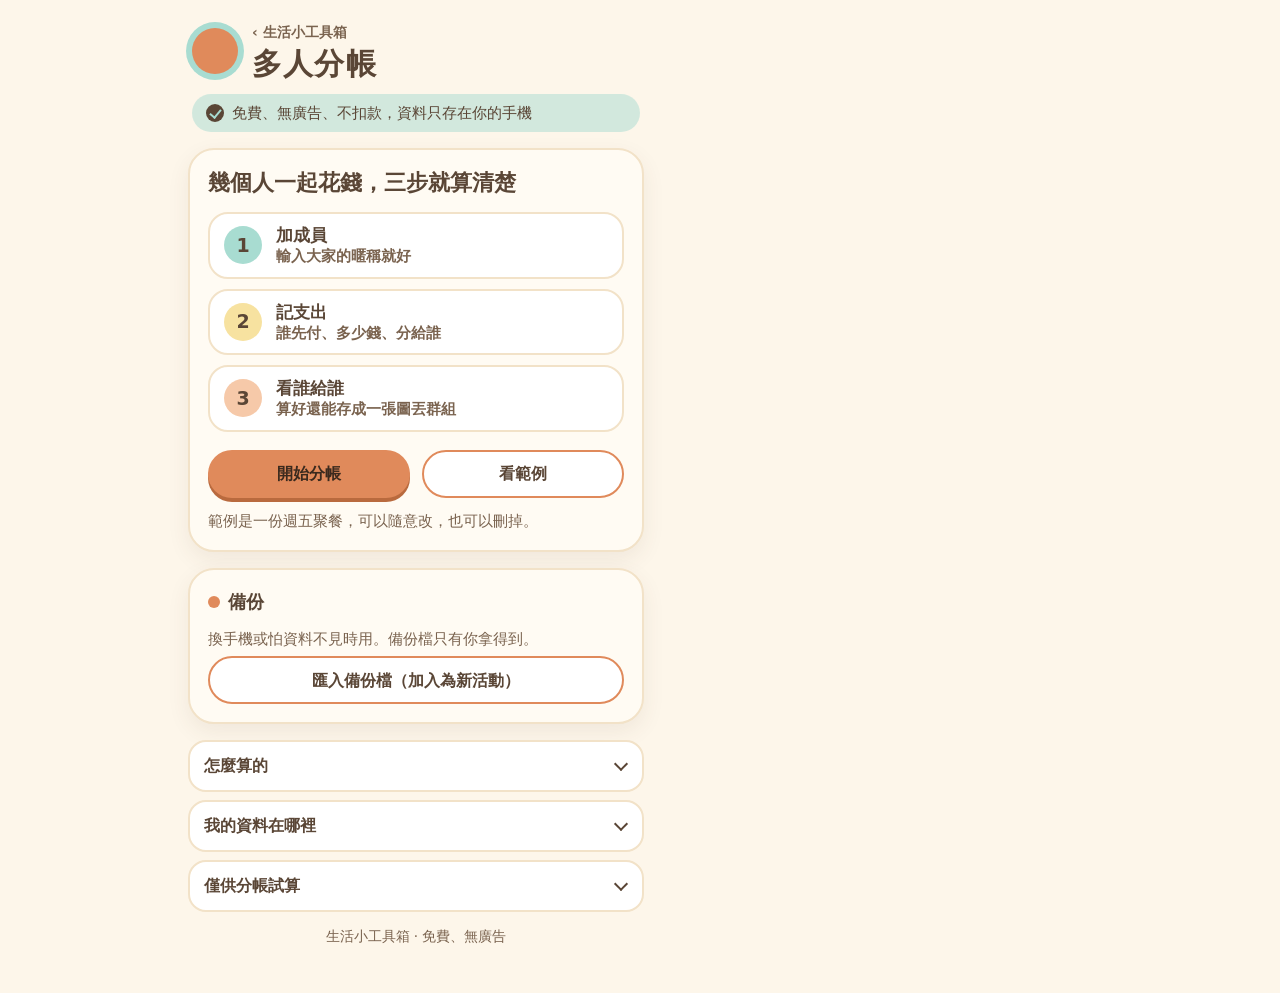
==== split/index.html @ a9c91c07 "Update life toolbox site Co-Authored-By: Claude Fable 5.2 <noreply@anthropic.com>" ====
<!doctype html>
<html lang="zh-Hant">
<head>
<meta charset="utf-8">
<meta name="viewport" content="width=device-width, initial-scale=1">
<meta name="color-scheme" content="light">
<meta name="description" content="聚餐、出遊後算誰該給誰多少。不用下載、不用登入、沒有廣告，資料只留在你的手機。">
<title>多人分帳</title>
<link rel="stylesheet" href="../shared/shell.css?v=20261120201636">
<link rel="stylesheet" href="split.css?v=20261120201636">
</head>
<body>
<a class="skip" href="#main">跳到主要內容</a>
<div id="app"></div>
<noscript><p style="padding:16px">需要開啟 JavaScript 才能使用。</p></noscript>
<div id="toast" role="status" aria-live="polite"></div>

<dialog id="dlgText" aria-labelledby="dtTitle">
  <form method="dialog" id="dtForm" novalidate>
    <div class="dlg-head"><h2 id="dtTitle"></h2><button type="button" class="dlg-x" data-close aria-label="關閉">&times;</button></div>
    <div class="dlg-body">
      <p id="dtNote" class="dlg-note" hidden></p>
      <label for="dtInput" id="dtLabel" class="lbl"></label>
      <input id="dtInput" type="text" autocomplete="off" maxlength="40">
      <div class="field" id="dtDateWrap" hidden style="margin-top:12px">
        <label for="dtDate">活動日期</label>
        <input id="dtDate" type="date">
      </div>
      <p id="dtErr" class="err" role="alert" hidden></p>
    </div>
    <div class="dlg-foot">
      <button type="button" class="btn danger" id="dtRemove" hidden>移除</button>
      <button type="button" class="btn ghost" data-close>取消</button>
      <button type="submit" class="btn primary" id="dtOk">確定</button>
    </div>
  </form>
</dialog>

<dialog id="dlgConfirm" aria-labelledby="dcTitle" aria-describedby="dcBody">
  <form method="dialog">
    <div class="dlg-head"><h2 id="dcTitle"></h2></div>
    <div class="dlg-body"><p id="dcBody"></p></div>
    <div class="dlg-foot">
      <button type="button" class="btn ghost" data-close id="dcCancel">取消</button>
      <button type="submit" class="btn primary" id="dcOk" value="ok">確定</button>
    </div>
  </form>
</dialog>

<dialog id="dlgGone" aria-labelledby="dgTitle" aria-describedby="dgBody">
  <form method="dialog">
    <div class="dlg-head"><h2 id="dgTitle"></h2></div>
    <div class="dlg-body"><p id="dgBody"></p></div>
    <div class="dlg-foot">
      <button type="submit" class="btn ghost" id="dgDrop" value="drop">不用了</button>
      <button type="submit" class="btn primary" id="dgKeep" value="keep">留下來</button>
    </div>
  </form>
</dialog>

<dialog id="dlgExp"aria-labelledby="exTitle">
  <form method="dialog" id="exForm" novalidate>
    <div class="dlg-head"><h2 id="exTitle">新增支出</h2><button type="button" class="dlg-x" data-close aria-label="關閉">&times;</button></div>
    <div class="dlg-body">
      <div class="field">
        <label for="exName">這筆是什麼</label>
        <input id="exName" type="text" maxlength="60" autocomplete="off" placeholder="例如：晚餐">
      </div>
      <div class="field">
        <label for="exAmt">金額（元）</label>
        <input id="exAmt" type="text" inputmode="numeric" autocomplete="off" placeholder="例如：1,200" aria-describedby="exAmtErr">
        <p id="exAmtErr" class="field-err" hidden></p>
      </div>
      <div class="field">
        <label for="exPayer">誰先付的</label>
        <select id="exPayer"></select>
      </div>
      <fieldset class="split">
        <legend>分給誰</legend>
        <div class="seg two" role="radiogroup" aria-label="一起分的算法">
          <label class="seg-opt"><input type="radio" name="exMode" value="equal" checked><span>平均分</span></label>
          <label class="seg-opt"><input type="radio" name="exMode" value="shares"><span>依份數分</span></label>
        </div>
        <p class="hint" id="exHint">每位成員選「不參與」「一起分」或「固定金額」。</p>
        <div id="exRows"></div>
      </fieldset>
      <section class="preview" aria-live="polite" aria-label="這筆怎麼分">
        <div id="exPreview"></div>
      </section>
    </div>
    <div class="dlg-foot">
      <button type="button" class="btn ghost" data-close>取消</button>
      <button type="button" class="btn ghost" id="exDraft" hidden>先存成草稿</button>
      <button type="submit" class="btn primary" id="exOk">完成</button>
    </div>
  </form>
</dialog>

<dialog id="dlgCard" aria-labelledby="ckTitle">
  <form method="dialog">
    <div class="dlg-head"><h2 id="ckTitle">結算卡</h2><button type="button" class="dlg-x" data-close aria-label="關閉">&times;</button></div>
    <div class="dlg-body">
      <div class="seg two" role="radiogroup" aria-label="結算卡樣式">
        <label class="seg-opt"><input type="radio" name="ckKind" value="compact" checked><span>精簡版</span></label>
        <label class="seg-opt"><input type="radio" name="ckKind" value="detail"><span>明細版</span></label>
      </div>
      <p class="hint" id="ckHint"></p>
      <div class="cardview" tabindex="0" aria-label="結算卡預覽，可捲動"><img id="ckImg" alt=""></div>
      <p class="hint">圖上有成員暱稱和金額，傳出去前請先看一眼。</p>
    </div>
    <div class="dlg-foot">
      <button type="button" class="btn ghost" data-close>關閉</button>
      <button type="button" class="btn ghost" id="ckShare" hidden>分享</button>
      <button type="button" class="btn primary" id="ckSave">存成圖片</button>
    </div>
  </form>
</dialog>

<script type="module" src="app.js?v=20261120201636"></script>
</body>
</html>
---- shared/shell.css ----
/* 全站共用外殼與設計變數（暖陽） */
:root{
  --bg:#FDF6EA;--ink:#5A4636;--muted:#7A634F;--org:#E08A5B;--org-dark:#B96A3E;--mint:#A8DCD1;
  --panel:#FFFBF3;--edge:#F2E2C8;--on-org:#3B2A1E;--warn-bg:#FDECE8;--warn:#9B2F20;--focus:#2563eb;
  --font:"Microsoft JhengHei","Noto Sans TC","PingFang TC","Heiti TC",system-ui,sans-serif;
  --mono:"Cascadia Mono",Consolas,"SF Mono",Menlo,"Courier New",monospace;
}
*{box-sizing:border-box;margin:0;padding:0}
html{-webkit-text-size-adjust:100%;background:var(--bg)}
body{font:16px/1.55 var(--font);background:var(--bg);color:var(--ink);min-height:100vh;padding-bottom:40px;overflow-wrap:anywhere}
ul,ol{list-style:none}
button,input,select{font:inherit;color:inherit}
button{cursor:pointer}
button:disabled{cursor:not-allowed}
a{color:inherit}
:focus-visible{outline:3px solid var(--focus);outline-offset:2px}
.sr-only{position:absolute;width:1px;height:1px;overflow:hidden;clip:rect(0 0 0 0);white-space:nowrap}
.skip{position:absolute;left:8px;top:-60px;background:#fff;padding:10px 14px;border-radius:12px;z-index:50}
.skip:focus{top:8px}
.amt{font-variant-numeric:tabular-nums;white-space:nowrap}
.muted{color:var(--muted)}

.btn{display:inline-flex;align-items:center;justify-content:center;gap:8px;min-height:48px;padding:10px 20px;font-weight:700;border:2px solid transparent;border-radius:999px;background:#fff;text-decoration:none;line-height:1.2}
.btn.primary{background:var(--org);color:var(--on-org);box-shadow:0 4px 0 var(--org-dark)}
.btn.primary:active{transform:translateY(2px);box-shadow:0 2px 0 var(--org-dark)}
.btn.ghost{background:#fff;border-color:var(--org)}
.btn.danger{background:#fff;border-color:var(--warn);color:var(--warn)}
.btn.small{min-height:44px;padding:6px 16px;font-size:15px}
.btn:disabled,.btn[aria-disabled="true"]{opacity:.5;box-shadow:none}

.sec{background:var(--panel);border:2px solid var(--edge);border-radius:26px;padding:18px;margin-bottom:16px;box-shadow:0 8px 22px rgba(90,70,54,.08)}
.sec-title{font-size:18px;font-weight:800;margin-bottom:12px;display:flex;align-items:center;gap:8px}
.sec-title::before{content:"";width:12px;height:12px;border-radius:50%;background:var(--org);flex:none}

.field label,label.lbl{display:block;font-weight:700;font-size:15px;margin-bottom:4px}
input[type="text"],input[type="search"],input[type="date"],input:not([type]),select{width:100%;min-height:48px;padding:8px 14px;border:2px solid var(--edge);border-radius:16px;background:#fff}
input:focus-visible,select:focus-visible{border-color:var(--org)}

dialog{border:2px solid var(--edge);border-radius:26px;background:var(--panel);color:var(--ink);padding:0;width:min(560px,calc(100vw - 20px));max-height:calc(100dvh - 20px);margin:auto;box-shadow:0 24px 60px rgba(59,42,30,.35)}
dialog[open]{display:flex;flex-direction:column;overflow:hidden;animation:pop .16s ease-out}
dialog::backdrop{background:rgba(59,42,30,.5)}
.dlg-head{display:flex;align-items:center;justify-content:space-between;gap:12px;padding:16px 18px 8px}
.dlg-head h2{font-size:20px;font-weight:800}
.dlg-x{width:44px;height:44px;border-radius:50%;border:2px solid var(--edge);background:#fff;font-size:22px;line-height:1;flex:none}
.dlg-body{padding:8px 18px 14px;overflow-y:auto;flex:1 1 auto;min-height:0}
.dlg-head,.dlg-foot{flex:none}
dialog form{display:flex;flex-direction:column;min-height:0;max-height:calc(100dvh - 20px)}
.dlg-foot{display:flex;flex-wrap:wrap;gap:10px;justify-content:flex-end;padding:12px 18px 16px;border-top:2px dashed var(--edge)}
.err{color:var(--warn);background:var(--warn-bg);border-radius:14px;padding:10px 12px;font-size:15px;font-weight:600}

#toast{position:fixed;left:50%;bottom:92px;transform:translateX(-50%);max-width:min(440px,calc(100vw - 32px));background:var(--ink);color:#FFFBF3;border-radius:999px;padding:10px 20px;font-weight:700;font-size:15px;z-index:100;opacity:0;pointer-events:none;transition:opacity .2s;text-align:center}
#toast.show{opacity:1}

@keyframes pop{from{opacity:0;transform:translateY(8px) scale(.98)}to{opacity:1;transform:none}}
@media (prefers-reduced-motion:reduce){
  *,*::before,*::after{animation:none!important;transition:none!important;scroll-behavior:auto!important}
}
---- split/split.css ----
/* 多人分帳頁面樣式（暖陽） */
.stage{display:grid;grid-template-columns:minmax(0,1fr);max-width:456px;margin:0 auto;padding:0 16px;gap:20px}
.app{padding-top:14px;outline:none}
@media (min-width:900px){
  .stage{max-width:960px;grid-template-columns:minmax(0,456px) minmax(0,400px);justify-content:center;align-items:start;gap:48px}
  .cardcol{position:sticky;top:20px;padding-top:14px}
}
.cardcol .sec{text-align:center}
@media (max-width:899px){.cardcol{display:none}}

.head{display:grid;grid-template-columns:auto 1fr;column-gap:14px;align-items:center;padding:6px 4px 16px}
.logo{width:46px;height:46px;border-radius:50%;background:var(--org);box-shadow:0 0 0 6px var(--mint)}
.head h1{font-size:30px;font-weight:800;letter-spacing:.04em;line-height:1.2}
.head .back{font-size:14px;font-weight:700;color:var(--muted);text-decoration:none;display:inline-block;min-height:24px}
.trust{grid-column:1/-1;margin-top:12px;display:flex;align-items:center;gap:8px;font-size:14.5px;text-wrap:balance;background:rgba(168,220,209,.5);border-radius:999px;padding:8px 14px}
.tick{width:18px;height:18px;border-radius:50%;background:var(--ink);position:relative;flex:none}
.tick::after{content:"";position:absolute;left:6px;top:3px;width:5px;height:9px;border-right:2px solid var(--mint);border-bottom:2px solid var(--mint);transform:rotate(40deg)}

.notice{background:#FFF1D6;border:2px solid #F0D49A;border-radius:18px;padding:10px 14px;margin-bottom:14px;font-size:15px;font-weight:600}

/* 空白狀態 */
.hero h2{font-size:22px;font-weight:800;line-height:1.35;margin-bottom:14px}
.steps{display:grid;gap:10px;margin-bottom:18px}
.steps li{display:flex;align-items:center;gap:14px;background:#fff;border:2px solid var(--edge);border-radius:20px;padding:10px 14px}
.steps b{width:38px;height:38px;border-radius:50%;background:var(--mint);display:grid;place-items:center;font-size:19px;font-weight:800;flex:none}
.steps li:nth-child(2) b{background:#F7E2A0}
.steps li:nth-child(3) b{background:#F6C9A9}
.steps span{font-weight:800;font-size:17px;line-height:1.35}
.steps small{display:block;font-weight:600;font-size:14.5px;color:var(--muted)}
.hero .row{display:grid;grid-template-columns:1fr 1fr;gap:12px}
.hero .after{margin-top:12px;font-size:14.5px;color:var(--muted)}

/* 活動卡 */
.event{background:var(--org);border-color:var(--org);color:var(--on-org)}
.event .label{font-size:15px;font-weight:700;opacity:.85}
.ev-name{font-size:28px;font-weight:800;line-height:1.25}
.ev-meta{font-size:15px;font-weight:600;margin-bottom:12px}
.event .tools{display:flex;flex-wrap:wrap;gap:8px}
.event .btn{border-color:rgba(59,42,30,.35);font-size:15px;min-height:44px;padding:6px 14px}
.event .pick{margin-bottom:10px}
.event .pick label{font-size:14px;font-weight:700;display:block}
.event select{background:#fff;border-color:transparent}

/* 成員 */
.chips{display:flex;flex-wrap:wrap;gap:8px;margin-bottom:12px}
.chip{display:inline-flex;align-items:center;gap:8px;min-height:44px;background:#fff;border:2px solid var(--edge);border-radius:999px;padding:4px 14px 4px 5px;font-weight:700}
.av{width:32px;height:32px;border-radius:50%;display:grid;place-items:center;font-size:16px;font-weight:800;background:var(--mint);flex:none}
.c1 .av{background:#F6C9A9}.c2 .av{background:#F7E2A0}.c3 .av{background:#F3B8B0}.c4 .av{background:#CFE3B4}
.addrow{display:grid;grid-template-columns:1fr auto;gap:8px;align-items:end}
.addrow label{grid-column:1/-1;font-weight:700;font-size:15px;margin-bottom:-4px}
.hint{font-size:14.5px;color:var(--muted);margin:6px 0}
.empty-note{font-size:15px;color:var(--muted);padding:6px 2px}

/* 支出 */
.exp{background:#fff;border:2px solid var(--edge);border-radius:20px;padding:4px 14px;margin-bottom:10px}
.exp[open]{border-color:var(--org)}
.exp.bad{border-color:var(--warn)}
.exp summary{list-style:none;display:flex;align-items:center;gap:12px;cursor:pointer;min-height:64px;padding:6px 0}
.exp summary::-webkit-details-marker{display:none}
.ico{width:42px;height:42px;flex:none;border-radius:14px;background:var(--mint);display:grid;place-items:center;font-weight:800;font-size:17px}
.exp.bad .ico{background:#F3B8B0}
.exp-main{display:flex;flex-direction:column;flex:1;min-width:0}
.exp-title{font-weight:800;font-size:17px;white-space:nowrap;overflow:hidden;text-overflow:ellipsis}
.exp-meta{font-size:14.5px;color:var(--muted);white-space:nowrap;overflow:hidden;text-overflow:ellipsis}
.exp.bad .exp-meta{color:var(--warn);font-weight:700}
.exp-amt{font-size:22px;font-weight:800}
.chev{width:10px;height:10px;border-right:2px solid currentColor;border-bottom:2px solid currentColor;transform:rotate(45deg);margin:-4px 2px 0 4px;flex:none;transition:transform .15s}
details[open]>summary .chev{transform:rotate(225deg);margin-top:4px}
.exp-body{padding:12px 0 8px;border-top:2px dashed var(--edge)}
.how{background:#FFF1D6;border-radius:14px;padding:10px 12px;font-size:15px;display:grid;gap:4px}
.how.bad{background:var(--warn-bg);color:var(--warn);font-weight:600}
.shares{display:grid;grid-template-columns:1fr 1fr;gap:8px;margin:10px 0}
.shares li{display:flex;justify-content:space-between;gap:6px;background:var(--panel);border-radius:12px;padding:6px 12px;font-size:15px}
.shares .amt{font-weight:800}
.exp-act{display:flex;gap:8px;flex-wrap:wrap}

/* 結算 */
.settle{width:100%;border-collapse:separate;border-spacing:0 8px}
.settle th,.settle td{text-align:right}
.settle th:first-child{text-align:left}
.settle thead th{font-size:14.5px;color:var(--muted);font-weight:700;padding:0 8px}
.settle tbody th,.settle td{background:#fff;padding:10px 8px;font-size:16px}
.settle tbody th{border-radius:16px 0 0 16px;font-weight:800;padding-left:12px}
.settle td:last-child{border-radius:0 16px 16px 0;padding-right:12px}
.settle td.amt{font-weight:700}
.diff .tag{display:inline-block;font-size:14px;font-weight:800;border-radius:999px;padding:0 10px}
.diff.in .tag{background:var(--mint)}
.diff.out .tag{background:#F6C9A9}
.diff.zero .tag{background:var(--edge)}
.diff .amt{display:block;font-weight:800;font-size:18px}
.xfer li{display:flex;align-items:center;gap:10px;background:rgba(168,220,209,.5);border-radius:20px;padding:12px 16px;margin-bottom:10px;font-weight:800;font-size:18px}
.xfer .amt{margin-left:auto;font-size:26px}
.xfer .who{min-width:0;overflow-wrap:anywhere}
.arrow{display:inline-block;position:relative;width:26px;height:14px;flex:none}
.arrow::before{content:"";position:absolute;left:0;right:3px;top:6px;height:2px;background:currentColor}
.arrow::after{content:"";position:absolute;right:2px;top:2px;width:8px;height:8px;border-top:2px solid currentColor;border-right:2px solid currentColor;transform:rotate(45deg)}
.alldone{display:flex;align-items:center;gap:12px;background:rgba(168,220,209,.5);border-radius:20px;padding:14px 16px;font-weight:800;font-size:18px}
.banner-bad{margin-bottom:10px}

/* 底部動作列 */
.bar{position:sticky;bottom:0;z-index:4;display:grid;grid-template-columns:1fr 1.2fr;gap:12px;padding:12px 0 calc(12px + env(safe-area-inset-bottom));background:linear-gradient(to top,var(--bg) 70%,rgba(253,246,234,0));margin-bottom:10px}
.bar .why{grid-column:1/-1;font-size:14.5px;font-weight:600;color:var(--muted);text-align:center;margin-top:-4px}

/* 備份與說明 */
.tools-row{display:grid;gap:10px}
.btn input[type=file]{position:absolute;width:1px;height:1px;opacity:0;overflow:hidden}
label.btn{position:relative;cursor:pointer}
label.btn:focus-within{outline:3px solid var(--focus);outline-offset:2px}
.help details{background:#fff;border:2px solid var(--edge);border-radius:18px;margin-bottom:8px}
.help summary{list-style:none;cursor:pointer;min-height:48px;display:flex;align-items:center;justify-content:space-between;padding:8px 14px;font-weight:800}
.help summary::-webkit-details-marker{display:none}
.help details[open]>summary .chev{transform:rotate(225deg);margin-top:4px}
.help .txt{padding:0 14px 12px;font-size:15px;display:grid;gap:6px}
.help ol,.help ul.dots{padding-left:1.3em;list-style:decimal;display:grid;gap:4px}
.help ul.dots{list-style:disc}
.foot-note{text-align:center;font-size:13.5px;color:var(--muted);margin:14px 0 6px}

/* 對話框內 */
.dlg-note{background:#FFF1D6;border-radius:14px;padding:10px 12px;margin-bottom:10px;font-size:15px}
#dtErr,.field-err{margin-top:6px;color:var(--warn);font-size:14.5px;font-weight:700}
.field{margin-bottom:12px}
fieldset.split{border:0;margin-top:4px}
fieldset.split legend{font-weight:800;font-size:16px;margin-bottom:6px}
.seg{display:grid;grid-template-columns:repeat(3,1fr);gap:6px;background:var(--edge);border-radius:18px;padding:4px}
.seg.two{grid-template-columns:1fr 1fr;margin-bottom:6px}
.seg-opt{position:relative;display:block}
.seg-opt input{position:absolute;opacity:0;inset:0;width:100%;height:100%;margin:0;cursor:pointer}
.seg-opt span{display:flex;align-items:center;justify-content:center;text-align:center;min-height:46px;padding:4px 6px;border-radius:14px;font-weight:700;font-size:15px;line-height:1.2}
.seg-opt input:checked+span{background:#fff;box-shadow:0 0 0 2px var(--ink)}
.seg-opt input[value="share"]:checked+span,.seg-opt input[value="equal"]:checked+span,.seg-opt input[value="compact"]:checked+span{background:var(--mint)}
.seg-opt input[value="fixed"]:checked+span,.seg-opt input[value="shares"]:checked+span,.seg-opt input[value="detail"]:checked+span{background:#F6C9A9}
.seg-opt input[value="none"]:checked+span{background:#fff}
.seg-opt input:focus-visible+span{outline:3px solid var(--focus);outline-offset:1px}
.mrow{background:#fff;border:2px solid var(--edge);border-radius:18px;padding:8px 10px 10px;margin-bottom:8px}
.mrow.off .mname{opacity:.6}
.mhead{display:flex;justify-content:space-between;align-items:center;gap:8px;margin-bottom:6px}
.mname{font-weight:800}
.mamt{font-weight:800;font-size:15px;white-space:nowrap}
.extra{display:flex;align-items:center;gap:8px;margin-top:8px}
.extra[hidden]{display:none}
.extra input{max-width:150px}
.extra .unit{font-weight:700;font-size:15px}
.extra .what{font-size:14.5px;color:var(--muted);font-weight:700}
.preview{margin-top:12px}
.pv-how{background:#FFF1D6;border-radius:14px;padding:10px 12px;font-size:15px;display:grid;gap:4px;margin-bottom:8px}
.pv-err{display:grid;gap:4px}
.pv-err p+p{margin-top:2px}
.pv-title{font-weight:800;font-size:15px;margin:4px 0}
.pv-draft{font-size:14.5px;color:var(--muted);margin-top:8px}

.cardview{max-height:min(56dvh,640px);overflow:auto;border-radius:16px;background:var(--edge);padding:8px;margin-top:6px}
.cardview img{display:block;width:100%;height:auto;border-radius:6px}
.cardcol img.pv{display:block;width:100%;height:auto;border-radius:6px;margin-bottom:12px;box-shadow:0 10px 24px rgba(90,70,54,.2)}
.cardcol p{font-size:15px;color:var(--muted);margin-bottom:10px}
.btn[hidden]{display:none}
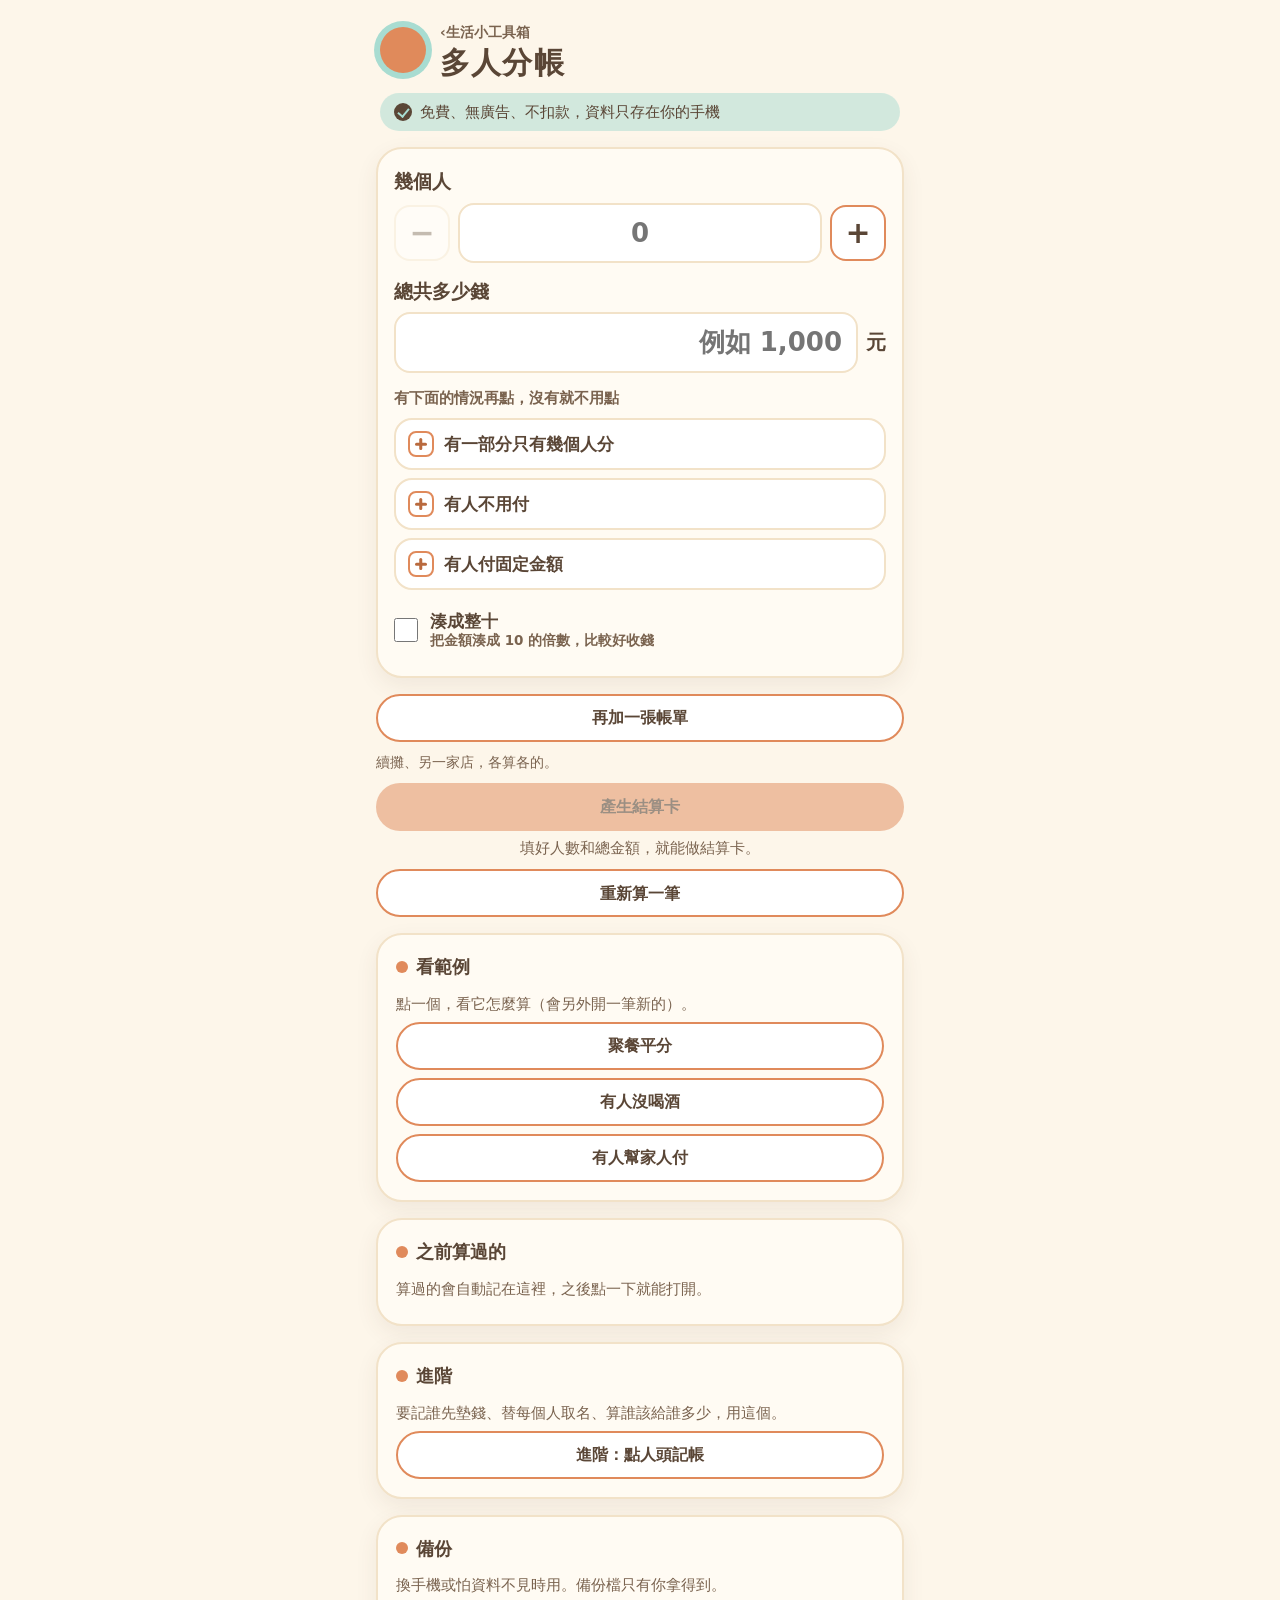
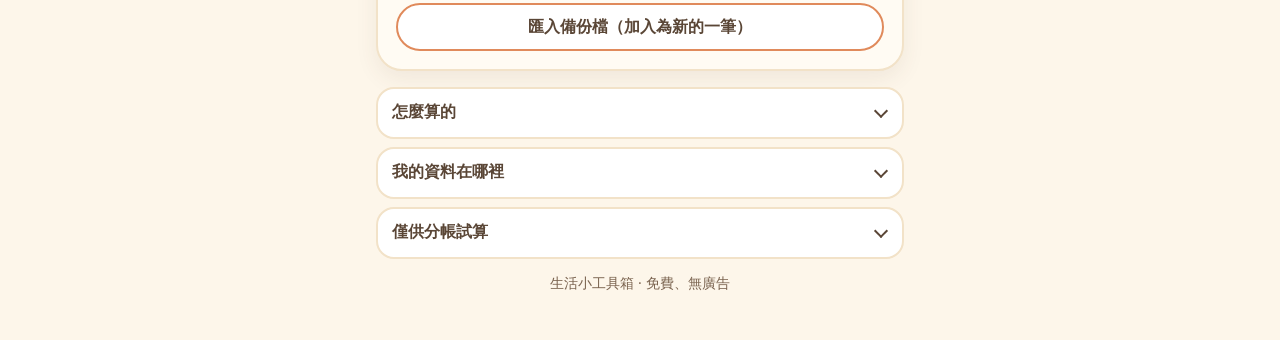
==== commit c7cc3837: "Split bill v2: on-the-spot calculator Co-Authored-By: Claude Fable 5.2 <noreply@anthropic.com>" ====
--- a/split/index.html
+++ b/split/index.html
@@ -4,10 +4,10 @@
 <meta charset="utf-8">
 <meta name="viewport" content="width=device-width, initial-scale=1">
 <meta name="color-scheme" content="light">
-<meta name="description" content="聚餐、出遊後算誰該給誰多少。不用下載、不用登入、沒有廣告，資料只留在你的手機。">
+<meta name="description" content="聚餐、出遊現場輸入人數和金額，立刻算出每人多少。不用下載、不用登入、沒有廣告，資料只留在你的手機。">
 <title>多人分帳</title>
-<link rel="stylesheet" href="../shared/shell.css?v=20261120201636">
-<link rel="stylesheet" href="split.css?v=20261120201636">
+<link rel="stylesheet" href="../shared/shell.css?v=20261121093330">
+<link rel="stylesheet" href="split.css?v=20261121093330">
 </head>
 <body>
 <a class="skip" href="#main">跳到主要內容</a>
@@ -58,7 +58,32 @@
   </form>
 </dialog>
 
-<dialog id="dlgExp"aria-labelledby="exTitle">
+<dialog id="dlgAdv" aria-labelledby="daTitle" aria-describedby="daBody">
+  <form method="dialog" id="daForm">
+    <div class="dlg-head"><h2 id="daTitle">改用點人頭？</h2></div>
+    <div class="dlg-body">
+      <p id="daBody">改用點人頭之後，這筆會用進階畫面開啟，請再確認每筆是哪幾位分。</p>
+      <p id="daErr" class="err" role="alert" hidden></p>
+    </div>
+    <div class="dlg-foot">
+      <button type="button" class="btn ghost" data-close id="daCancel">取消</button>
+      <button type="button" class="btn primary" id="daOk">改用點人頭</button>
+    </div>
+  </form>
+</dialog>
+
+<dialog id="dlgRevive" aria-labelledby="drTitle" aria-describedby="drBody">
+  <form method="dialog">
+    <div class="dlg-head"><h2 id="drTitle"></h2></div>
+    <div class="dlg-body"><p id="drBody"></p></div>
+    <div class="dlg-foot">
+      <button type="submit" class="btn danger" id="drDelete" value="delete">還是刪除</button>
+      <button type="submit" class="btn primary" id="drKeep" value="keep">保留別處的修改</button>
+    </div>
+  </form>
+</dialog>
+
+<dialog id="dlgExp" aria-labelledby="exTitle">
   <form method="dialog" id="exForm" novalidate>
     <div class="dlg-head"><h2 id="exTitle">新增支出</h2><button type="button" class="dlg-x" data-close aria-label="關閉">&times;</button></div>
     <div class="dlg-body">
@@ -76,13 +101,13 @@
         <select id="exPayer"></select>
       </div>
       <fieldset class="split">
-        <legend>分給誰</legend>
-        <div class="seg two" role="radiogroup" aria-label="一起分的算法">
-          <label class="seg-opt"><input type="radio" name="exMode" value="equal" checked><span>平均分</span></label>
-          <label class="seg-opt"><input type="radio" name="exMode" value="shares"><span>依份數分</span></label>
-        </div>
-        <p class="hint" id="exHint">每位成員選「不參與」「一起分」或「固定金額」。</p>
-        <div id="exRows"></div>
+        <legend>這筆有誰分</legend>
+        <p class="hint" id="exHint">點名字加入或拿掉，亮起來的人就是有分的。</p>
+        <div id="exWho" class="who"></div>
+        <details id="exAdv" class="adv">
+          <summary>有人付固定金額或份數不同<span class="chev" aria-hidden="true"></span></summary>
+          <div id="exRows"></div>
+        </details>
       </fieldset>
       <section class="preview" aria-live="polite" aria-label="這筆怎麼分">
         <div id="exPreview"></div>
@@ -100,13 +125,13 @@
   <form method="dialog">
     <div class="dlg-head"><h2 id="ckTitle">結算卡</h2><button type="button" class="dlg-x" data-close aria-label="關閉">&times;</button></div>
     <div class="dlg-body">
-      <div class="seg two" role="radiogroup" aria-label="結算卡樣式">
+      <div class="seg two" id="ckKinds" role="radiogroup" aria-label="結算卡樣式">
         <label class="seg-opt"><input type="radio" name="ckKind" value="compact" checked><span>精簡版</span></label>
         <label class="seg-opt"><input type="radio" name="ckKind" value="detail"><span>明細版</span></label>
       </div>
       <p class="hint" id="ckHint"></p>
       <div class="cardview" tabindex="0" aria-label="結算卡預覽，可捲動"><img id="ckImg" alt=""></div>
-      <p class="hint">圖上有成員暱稱和金額，傳出去前請先看一眼。</p>
+      <p class="hint" id="ckNote">圖上有成員暱稱和金額，傳出去前請先看一眼。</p>
     </div>
     <div class="dlg-foot">
       <button type="button" class="btn ghost" data-close>關閉</button>
@@ -116,6 +141,6 @@
   </form>
 </dialog>
 
-<script type="module" src="app.js?v=20261120201636"></script>
+<script type="module" src="app.js?v=20261121093330"></script>
 </body>
 </html>
--- a/shared/shell.css
+++ b/shared/shell.css
@@ -14,6 +14,7 @@
 button:disabled{cursor:not-allowed}
 a{color:inherit}
 :focus-visible{outline:3px solid var(--focus);outline-offset:2px}
+.back{display:inline-flex;align-items:center;min-height:44px;margin:-10px 0}
 .sr-only{position:absolute;width:1px;height:1px;overflow:hidden;clip:rect(0 0 0 0);white-space:nowrap}
 .skip{position:absolute;left:8px;top:-60px;background:#fff;padding:10px 14px;border-radius:12px;z-index:50}
 .skip:focus{top:8px}
--- a/split/split.css
+++ b/split/split.css
@@ -11,7 +11,7 @@
 .head{display:grid;grid-template-columns:auto 1fr;column-gap:14px;align-items:center;padding:6px 4px 16px}
 .logo{width:46px;height:46px;border-radius:50%;background:var(--org);box-shadow:0 0 0 6px var(--mint)}
 .head h1{font-size:30px;font-weight:800;letter-spacing:.04em;line-height:1.2}
-.head .back{font-size:14px;font-weight:700;color:var(--muted);text-decoration:none;display:inline-block;min-height:24px}
+.head .back{font-size:14px;font-weight:700;color:var(--muted);text-decoration:none}
 .trust{grid-column:1/-1;margin-top:12px;display:flex;align-items:center;gap:8px;font-size:14.5px;text-wrap:balance;background:rgba(168,220,209,.5);border-radius:999px;padding:8px 14px}
 .tick{width:18px;height:18px;border-radius:50%;background:var(--ink);position:relative;flex:none}
 .tick::after{content:"";position:absolute;left:6px;top:3px;width:5px;height:9px;border-right:2px solid var(--mint);border-bottom:2px solid var(--mint);transform:rotate(40deg)}
@@ -153,3 +153,137 @@
 .cardcol img.pv{display:block;width:100%;height:auto;border-radius:6px;margin-bottom:12px;box-shadow:0 10px 24px rgba(90,70,54,.2)}
 .cardcol p{font-size:15px;color:var(--muted);margin-bottom:10px}
 .btn[hidden]{display:none}
+
+/* ===== 第二版：現場算錢 ===== */
+.stage.solo{max-width:520px;grid-template-columns:minmax(0,1fr)}
+@media (min-width:900px){.stage.solo{max-width:560px;grid-template-columns:minmax(0,1fr);gap:20px}}
+.to-quick{margin-bottom:12px}
+.btn.wide{width:100%}
+.btn[disabled]{opacity:.5}
+
+.qbill{padding:18px 16px}
+.qhead{display:flex;align-items:center;justify-content:space-between;gap:10px;margin-bottom:12px}
+.qtitle{font-size:20px;font-weight:800}
+.qfields{display:grid;gap:14px}
+.lbl.big{font-size:19px;margin-bottom:6px}
+.fld .lbl{margin-bottom:6px}
+.stepper{display:grid;grid-template-columns:56px minmax(0,1fr) 56px;gap:8px;align-items:center}
+.stepper .step{height:56px;border-radius:16px;border:2px solid var(--org);background:#fff;font-size:30px;font-weight:800;line-height:1;display:grid;place-items:center}
+.stepper .step:active:not(:disabled){background:var(--mint)}
+.stepper .step:disabled{opacity:.35;border-color:var(--edge)}
+.stepper input,.money input{min-height:56px;font-size:26px;font-weight:800;text-align:center;font-variant-numeric:tabular-nums}
+.money{display:flex;align-items:center;gap:8px}
+.money input{text-align:right;padding-right:14px}
+.money .unit{font-weight:800;font-size:20px;flex:none}
+
+/* 結果區：在這張帳單卡裡往下捲時黏在畫面頂端，不管填到哪一格都看得到。要有不透明的底色，才不會透出下面的字 */
+.result{position:sticky;top:0;z-index:6;margin:10px -6px 6px;border-radius:18px;background:var(--panel)}
+.result[data-state="empty"]{margin:0;background:none}
+.result[data-state="ok"]{background:#D8EDE4;padding:8px 14px 0;box-shadow:0 6px 14px rgba(90,70,54,.25)}
+.result[data-state="error"]{padding:0;background:var(--warn-bg);box-shadow:0 6px 14px rgba(90,70,54,.25)}
+.result[data-state="wait"]{padding:10px 14px;background:#FFF1D6;border:2px dashed #D9A441;box-shadow:0 6px 14px rgba(90,70,54,.2)}
+.r-wait{font-size:19px;font-weight:800;line-height:1.35;color:var(--ink)}
+.r-wait-sub{font-size:14px;font-weight:600;color:var(--muted);margin-top:2px;line-height:1.4}
+.result.open,.result.tall{position:static;box-shadow:none}
+.r-row{display:block;font-size:17px;font-weight:700;line-height:1.35;padding:1px 0}
+.r-row .r-amt{font-size:24px;font-weight:800}
+.r-row.big{font-size:19px}
+.r-row.big .r-amt{font-size:34px;line-height:1.15}
+.r-row.free{color:var(--muted)}
+.r-label{overflow-wrap:anywhere}
+.r-row.cmp{display:flex;justify-content:space-between;align-items:baseline;gap:10px;font-size:15px;line-height:1.3;padding:0}
+.r-row.cmp .r-label{min-width:0}
+.r-row.cmp .r-val{flex:none;white-space:nowrap}
+.r-row.cmp .r-amt{font-size:18px}
+.result.compact .r-note{font-size:14px;margin-top:2px}
+.result.compact .r-diff{font-size:13px;margin-top:3px;padding-top:3px}
+.r-note{font-size:15px;font-weight:600;margin-top:3px;line-height:1.4}
+.r-note.skipped,.r-note.incomplete{color:var(--warn)}
+.r-diff{font-size:14px;line-height:1.4;color:var(--muted);font-weight:600;margin-top:5px;padding-top:5px;border-top:2px dashed rgba(90,70,54,.25)}
+.r-diff.ok{color:var(--ink)}
+.r-err{background:var(--warn-bg);color:var(--warn);border-radius:16px;padding:12px 14px;font-size:17px;font-weight:700}
+.qbill :is(input,button,summary){scroll-margin-top:280px}
+.how2{margin-top:0}
+.how2 summary{list-style:none;cursor:pointer;min-height:44px;display:flex;align-items:center;justify-content:space-between;font-weight:800;font-size:15px}
+.how2 summary::-webkit-details-marker{display:none}
+.how2[open]>summary .chev{transform:rotate(225deg);margin-top:4px}
+.how-body{display:grid;gap:4px;font-size:15px;padding-bottom:4px}
+
+.sub{margin:14px 0 8px;font-size:15px;font-weight:700;color:var(--muted)}
+.togs{display:grid;gap:8px}
+.tog{min-height:52px;padding:8px 14px 8px 12px;border-radius:18px;border:2px solid var(--edge);background:#fff;font-size:17px;font-weight:700;text-align:left;display:flex;align-items:center;gap:10px}
+.tog-text{flex:1;min-width:0;overflow-wrap:anywhere;line-height:1.3}
+.tog-mark{width:26px;height:26px;border-radius:8px;border:2px solid var(--org);flex:none;background:#fff;position:relative}
+.tog-mark::before,.tog-mark::after{content:"";position:absolute;background:var(--org-dark);border-radius:2px;left:50%;top:50%;width:12px;height:2.5px;transform:translate(-50%,-50%)}
+.tog-mark::after{transform:translate(-50%,-50%) rotate(90deg)}
+.tog[aria-pressed="true"]{background:var(--mint);border-color:var(--ink);box-shadow:0 0 0 1px var(--ink)}
+.tog[aria-pressed="true"] .tog-mark{background:var(--ink);border-color:var(--ink)}
+.tog[aria-pressed="true"] .tog-mark::before{content:"";background:none;border:solid var(--mint);border-width:0 3px 3px 0;border-radius:0;width:6px;height:11px;left:50%;top:46%;transform:translate(-50%,-50%) rotate(40deg)}
+.tog[aria-pressed="true"] .tog-mark::after{display:none}
+.tog-cancel{flex:none;font-size:14px;font-weight:800;border:2px solid var(--ink);border-radius:999px;padding:1px 12px;background:#fff;line-height:1.5}
+.panel{margin-top:12px;padding:10px;border-radius:20px;background:#fff;border:2px solid var(--edge);display:grid;gap:8px}
+.panel .lbl{font-weight:700;font-size:16px;margin:6px 0 0}
+.part{display:grid;gap:5px;padding:10px 12px;border-radius:18px;background:var(--panel);border:2px solid var(--edge)}
+.part .money input{min-height:52px}
+.part .stepper{grid-template-columns:48px minmax(0,1fr) 48px}
+.part .stepper .step{height:48px;font-size:26px}
+.part .stepper input{min-height:48px}
+.prow{display:grid;grid-template-columns:auto minmax(0,1fr);gap:10px;align-items:center}
+.prow .lbl{margin:0;font-size:16px;white-space:nowrap}
+.mfield{min-width:0}
+.mhint{color:var(--warn);font-size:13.5px;font-weight:700;margin-top:4px;line-height:1.4}
+.mhint[hidden]{display:none}
+.ptotal:empty{display:none}
+.part-head{display:flex;align-items:center;justify-content:space-between;gap:8px}
+.pname{display:flex;align-items:center;min-width:0;flex:1}
+.pname-btn{min-height:44px;min-width:0;max-width:100%;display:inline-flex;align-items:center;gap:8px;background:none;border:0;font-size:18px;font-weight:800;padding:0 4px;text-align:left;overflow-wrap:anywhere}
+.pname-edit{flex:none}
+.pname-edit{font-size:13px;font-weight:700;color:var(--muted);border:1.5px solid var(--edge);border-radius:999px;padding:1px 8px;background:#fff}
+.pname-inp{min-height:44px;font-weight:800}
+.calc{display:grid;grid-template-columns:minmax(0,1fr) auto;gap:8px;align-items:start}
+.padd{min-width:72px;min-height:52px}
+.hint.tiny{font-size:13.5px;margin:0}
+.items{display:flex;flex-wrap:wrap;gap:8px}
+.item-del{min-height:44px;padding:4px 12px;border-radius:999px;border:2px solid var(--edge);background:#fff;font-weight:700;font-size:16px}
+.ptotal{font-weight:800;font-size:15px;line-height:1.4}
+.chk{display:flex;align-items:center;gap:12px;min-height:44px;font-weight:700;font-size:16px;cursor:pointer}
+.chk input,.sw input{width:24px;height:24px;flex:none;accent-color:var(--org-dark)}
+.sw{display:flex;align-items:center;gap:12px;min-height:56px;margin-top:12px;cursor:pointer}
+.sw-text{font-weight:800;font-size:17px;display:flex;flex-direction:column;line-height:1.3}
+.sw-text small{font-size:13.5px;font-weight:600;color:var(--muted)}
+.linkbtn{display:inline-flex;align-items:center;min-height:44px;margin-top:8px;background:none;border:0;padding:0 2px;font-size:15px;font-weight:700;color:var(--org-dark);text-decoration:underline}
+.seg-opt input[value="all"]:checked+span{background:var(--mint)}
+.seg-opt input[value="cover"]:checked+span{background:#F6C9A9}
+
+.qsum{background:var(--org);color:var(--on-org);border-radius:26px;padding:16px 18px;margin-bottom:16px}
+.qsum-line{font-size:22px;font-weight:800}
+.qsum .amt{font-size:34px}
+.qsum .hint{color:var(--on-org)}
+.qacts{display:grid;gap:10px;margin-bottom:16px}
+.qacts .why{font-size:14.5px;color:var(--muted);text-align:center;margin-top:-4px}
+.exs{display:grid;gap:8px}
+.hist{display:grid;gap:8px}
+.hrow{display:grid;grid-template-columns:minmax(0,1fr) auto;gap:8px;align-items:center}
+.hopen{min-height:56px;text-align:left;background:#fff;border:2px solid var(--edge);border-radius:18px;padding:6px 14px;display:flex;flex-direction:column;justify-content:center}
+.hrow.cur .hopen{border-color:var(--org)}
+.ht{font-weight:800;font-size:17px;overflow-wrap:anywhere}
+.ht em{white-space:nowrap;font-style:normal;font-size:12.5px;font-weight:800;background:var(--mint);border-radius:999px;padding:1px 8px;margin-left:8px}
+.hs{font-size:14.5px;color:var(--muted);font-weight:600}
+.seg[hidden]{display:none}
+
+/* ===== S3：支出編輯「這筆有誰分」 ===== */
+.who{display:grid;grid-template-columns:1fr 1fr;gap:8px;margin-bottom:4px}
+.wbtn{min-height:56px;padding:6px 10px;border-radius:18px;border:2px solid var(--edge);background:#fff;display:flex;flex-direction:column;align-items:center;justify-content:center;text-align:center;font-weight:800;font-size:16px;line-height:1.25;color:var(--ink)}
+.wbtn[aria-pressed="true"]{background:var(--mint);border-color:var(--ink);box-shadow:0 0 0 1px var(--ink)}
+.wbtn[aria-pressed="false"]{color:var(--muted)}
+.wname{overflow-wrap:anywhere}
+.wamt{font-size:13.5px;font-weight:700;color:var(--muted)}
+.wamt:empty{display:none}
+.adv{margin-top:12px;background:#fff;border:2px solid var(--edge);border-radius:18px}
+.adv summary{list-style:none;cursor:pointer;min-height:48px;display:flex;align-items:center;justify-content:space-between;gap:8px;padding:8px 14px;font-weight:800;font-size:15px}
+.adv summary::-webkit-details-marker{display:none}
+.adv[open]>summary .chev{transform:rotate(225deg);margin-top:4px}
+.adv>div{padding:0 10px 4px}
+.adv .mrow[hidden]{display:none}
+.adv .mrow.isfixed [data-x="share"]{opacity:.45}
+.adv .extra .what{min-width:64px}
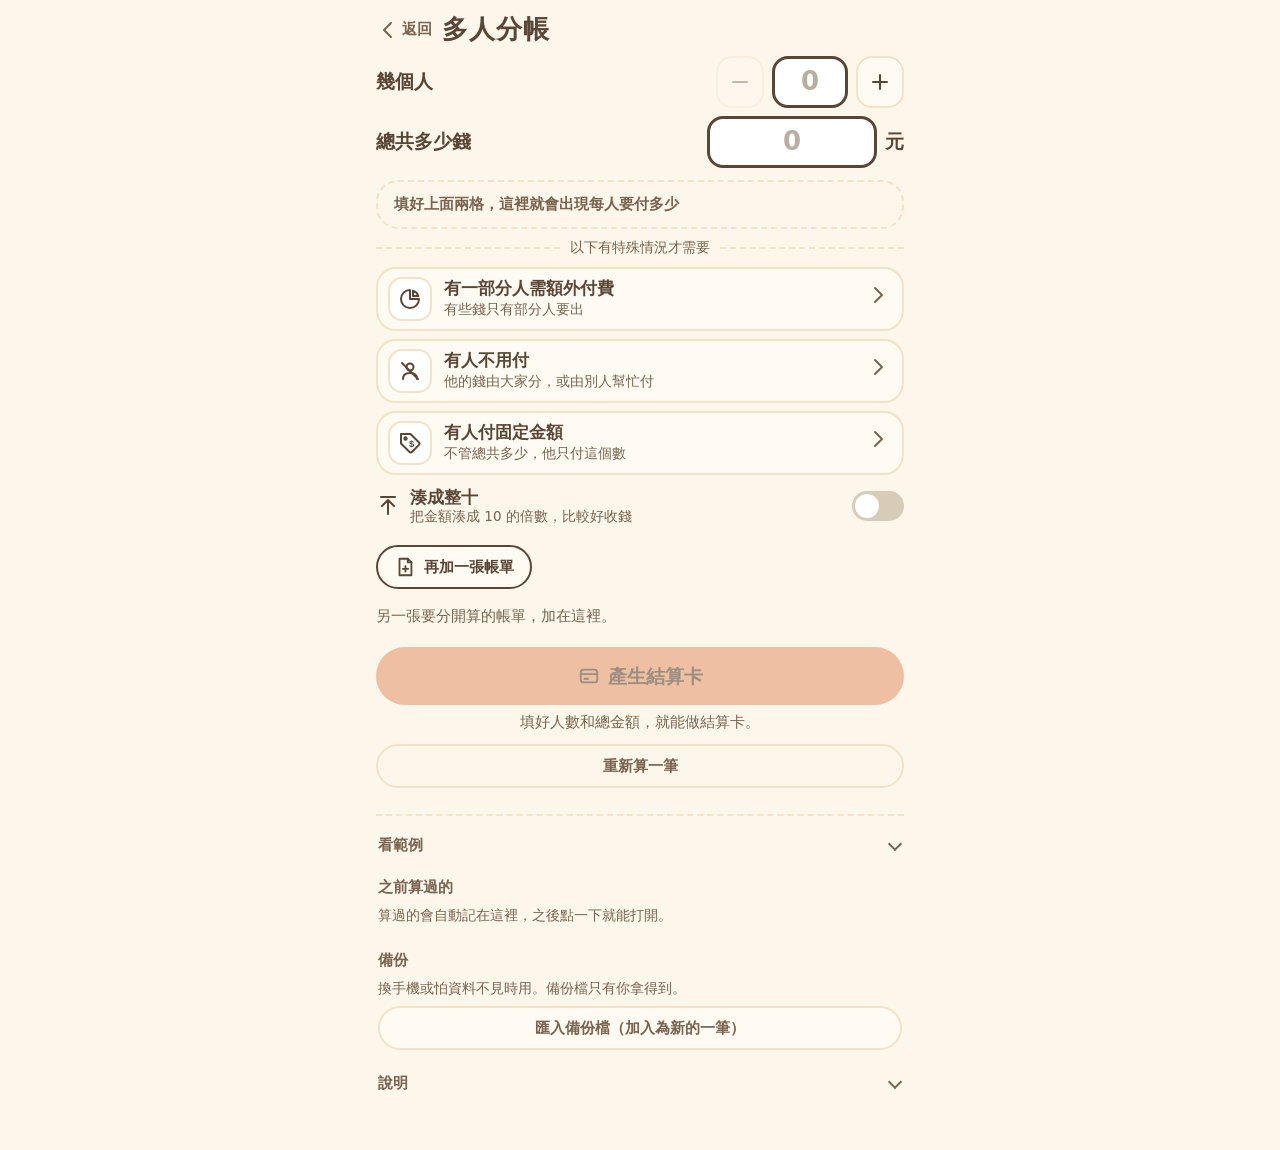
==== commit cda0617b: "Split bill v3: fill-in sentences, single entry, roster, keyboard handling Co-Authored-By: Claude Fab" ====
--- a/split/index.html
+++ b/split/index.html
@@ -6,8 +6,8 @@
 <meta name="color-scheme" content="light">
 <meta name="description" content="聚餐、出遊現場輸入人數和金額，立刻算出每人多少。不用下載、不用登入、沒有廣告，資料只留在你的手機。">
 <title>多人分帳</title>
-<link rel="stylesheet" href="../shared/shell.css?v=20261121093330">
-<link rel="stylesheet" href="split.css?v=20261121093330">
+<link rel="stylesheet" href="../shared/shell.css?v=20261121222228">
+<link rel="stylesheet" href="split.css?v=20261121222228">
 </head>
 <body>
 <a class="skip" href="#main">跳到主要內容</a>
@@ -36,6 +36,33 @@
   </form>
 </dialog>
 
+<dialog id="dlgTwo" class="top" aria-labelledby="twTitle" aria-describedby="twBody">
+  <form method="dialog" id="twForm" novalidate>
+    <div class="dlg-head"><h2 id="twTitle">一次只能算一種情況</h2><button type="button" class="dlg-x" data-close aria-label="關閉">&times;</button></div>
+    <div class="dlg-body"><p id="twBody">要兩種一起算，需要先有名單，才分得出是哪幾個人。</p></div>
+    <div class="dlg-foot stack">
+      <button type="button" class="btn primary" id="twBoth">兩種一起算（建立名單）</button>
+      <button type="button" class="btn ghost" id="twOnly">只算新的這一種</button>
+      <button type="button" class="btn ghost" data-close id="twCancel">取消</button>
+    </div>
+  </form>
+</dialog>
+
+<dialog id="dlgName" class="top" aria-labelledby="nmTitle">
+  <form method="dialog" id="nmForm" novalidate>
+    <div class="dlg-head"><h2 id="nmTitle">改名字</h2><button type="button" class="dlg-x" data-close aria-label="關閉">&times;</button></div>
+    <div class="dlg-body">
+      <label for="nmInput" class="lbl">名字（最多 12 字）</label>
+      <input id="nmInput" type="text" autocomplete="off" maxlength="12" enterkeyhint="done">
+      <p id="nmNote" class="dlg-hint"></p>
+    </div>
+    <div class="dlg-foot">
+      <button type="button" class="btn ghost" data-close>取消</button>
+      <button type="submit" class="btn primary" id="nmOk">確定</button>
+    </div>
+  </form>
+</dialog>
+
 <dialog id="dlgConfirm" aria-labelledby="dcTitle" aria-describedby="dcBody">
   <form method="dialog">
     <div class="dlg-head"><h2 id="dcTitle"></h2></div>
@@ -54,20 +81,6 @@
     <div class="dlg-foot">
       <button type="submit" class="btn ghost" id="dgDrop" value="drop">不用了</button>
       <button type="submit" class="btn primary" id="dgKeep" value="keep">留下來</button>
-    </div>
-  </form>
-</dialog>
-
-<dialog id="dlgAdv" aria-labelledby="daTitle" aria-describedby="daBody">
-  <form method="dialog" id="daForm">
-    <div class="dlg-head"><h2 id="daTitle">改用點人頭？</h2></div>
-    <div class="dlg-body">
-      <p id="daBody">改用點人頭之後，這筆會用進階畫面開啟，請再確認每筆是哪幾位分。</p>
-      <p id="daErr" class="err" role="alert" hidden></p>
-    </div>
-    <div class="dlg-foot">
-      <button type="button" class="btn ghost" data-close id="daCancel">取消</button>
-      <button type="button" class="btn primary" id="daOk">改用點人頭</button>
     </div>
   </form>
 </dialog>
@@ -141,6 +154,6 @@
   </form>
 </dialog>
 
-<script type="module" src="app.js?v=20261121093330"></script>
+<script type="module" src="app.js?v=20261121222228"></script>
 </body>
 </html>
--- a/split/split.css
+++ b/split/split.css
@@ -161,99 +161,140 @@
 .btn.wide{width:100%}
 .btn[disabled]{opacity:.5}
 
-.qbill{padding:18px 16px}
-.qhead{display:flex;align-items:center;justify-content:space-between;gap:10px;margin-bottom:12px}
+/* 快速計算：樣式乙（直排清單）＋填空句。圖示一律畫在頁面裡 */
+:root{--res-bg:#DDF2EC;--res-edge:#7CC4B5;--res-ink:#1F5F54}
+svg.i{width:24px;height:24px;fill:none;stroke:currentColor;stroke-width:2;stroke-linecap:round;stroke-linejoin:round;flex:none}
+.qapp{padding-top:6px}
+.qtop{display:flex;align-items:center;gap:10px;min-height:48px}
+.qtop .back{margin:0;min-width:44px;gap:2px;font-size:15px;font-weight:700;color:var(--muted);text-decoration:none}
+.qtop h1{font-size:26px;font-weight:800;letter-spacing:.04em;line-height:1.2}
+.qbill{margin-bottom:14px}
+.qhead{display:flex;align-items:center;justify-content:space-between;gap:10px;margin:8px 0}
 .qtitle{font-size:20px;font-weight:800}
-.qfields{display:grid;gap:14px}
-.lbl.big{font-size:19px;margin-bottom:6px}
-.fld .lbl{margin-bottom:6px}
-.stepper{display:grid;grid-template-columns:56px minmax(0,1fr) 56px;gap:8px;align-items:center}
-.stepper .step{height:56px;border-radius:16px;border:2px solid var(--org);background:#fff;font-size:30px;font-weight:800;line-height:1;display:grid;place-items:center}
+
+/* 層級一：要填的（大字、白底、粗框） */
+.qf{display:flex;align-items:center;justify-content:space-between;gap:12px;min-height:56px;margin-bottom:4px}
+.qf .lbl{font-size:19px;font-weight:800;margin:0}
+.qbill input.fill{width:100px;min-height:52px;padding:2px 8px;border:3px solid var(--ink);border-radius:16px;background:#fff;font-size:24px;font-weight:800;text-align:center;font-variant-numeric:tabular-nums;line-height:1.2}
+.qbill input.fill::placeholder{color:#B9AE9F;font-weight:600}
+.qbill input.fill:focus{border-color:var(--org);box-shadow:0 0 0 4px rgba(224,138,91,.35);outline:none}
+.qbill input.fill[aria-invalid="true"]{border-color:var(--warn)}
+.qbill input.fill:disabled{opacity:.5}
+.qbill input.fill.w1{width:104px}
+.qbill input.fill.w2{width:56px}
+.qbill .qf input.fill{font-size:26px}
+.stepper{display:flex;align-items:center;gap:8px}
+.stepper .step{width:48px;height:52px;border-radius:16px;border:2px solid var(--edge);background:var(--panel);display:grid;place-items:center;color:var(--ink)}
 .stepper .step:active:not(:disabled){background:var(--mint)}
-.stepper .step:disabled{opacity:.35;border-color:var(--edge)}
-.stepper input,.money input{min-height:56px;font-size:26px;font-weight:800;text-align:center;font-variant-numeric:tabular-nums}
-.money{display:flex;align-items:center;gap:8px}
-.money input{text-align:right;padding-right:14px}
-.money .unit{font-weight:800;font-size:20px;flex:none}
-
-/* 結果區：在這張帳單卡裡往下捲時黏在畫面頂端，不管填到哪一格都看得到。要有不透明的底色，才不會透出下面的字 */
-.result{position:sticky;top:0;z-index:6;margin:10px -6px 6px;border-radius:18px;background:var(--panel)}
-.result[data-state="empty"]{margin:0;background:none}
-.result[data-state="ok"]{background:#D8EDE4;padding:8px 14px 0;box-shadow:0 6px 14px rgba(90,70,54,.25)}
-.result[data-state="error"]{padding:0;background:var(--warn-bg);box-shadow:0 6px 14px rgba(90,70,54,.25)}
-.result[data-state="wait"]{padding:10px 14px;background:#FFF1D6;border:2px dashed #D9A441;box-shadow:0 6px 14px rgba(90,70,54,.2)}
-.r-wait{font-size:19px;font-weight:800;line-height:1.35;color:var(--ink)}
-.r-wait-sub{font-size:14px;font-weight:600;color:var(--muted);margin-top:2px;line-height:1.4}
-.result.open,.result.tall{position:static;box-shadow:none}
-.r-row{display:block;font-size:17px;font-weight:700;line-height:1.35;padding:1px 0}
-.r-row .r-amt{font-size:24px;font-weight:800}
-.r-row.big{font-size:19px}
-.r-row.big .r-amt{font-size:34px;line-height:1.15}
-.r-row.free{color:var(--muted)}
-.r-label{overflow-wrap:anywhere}
-.r-row.cmp{display:flex;justify-content:space-between;align-items:baseline;gap:10px;font-size:15px;line-height:1.3;padding:0}
-.r-row.cmp .r-label{min-width:0}
-.r-row.cmp .r-val{flex:none;white-space:nowrap}
-.r-row.cmp .r-amt{font-size:18px}
-.result.compact .r-note{font-size:14px;margin-top:2px}
-.result.compact .r-diff{font-size:13px;margin-top:3px;padding-top:3px}
-.r-note{font-size:15px;font-weight:600;margin-top:3px;line-height:1.4}
-.r-note.skipped,.r-note.incomplete{color:var(--warn)}
-.r-diff{font-size:14px;line-height:1.4;color:var(--muted);font-weight:600;margin-top:5px;padding-top:5px;border-top:2px dashed rgba(90,70,54,.25)}
-.r-diff.ok{color:var(--ink)}
-.r-err{background:var(--warn-bg);color:var(--warn);border-radius:16px;padding:12px 14px;font-size:17px;font-weight:700}
-.qbill :is(input,button,summary){scroll-margin-top:280px}
-.how2{margin-top:0}
-.how2 summary{list-style:none;cursor:pointer;min-height:44px;display:flex;align-items:center;justify-content:space-between;font-weight:800;font-size:15px}
+.stepper .step:disabled{opacity:.35}
+.qbill .stepper input.fill{width:76px}
+.money{display:flex;align-items:center;gap:8px;font-size:19px;font-weight:800}
+.qbill .money input.tot{width:170px}
+.mfield{min-width:0}
+.mhint{color:var(--warn);font-size:13.5px;font-weight:700;margin:2px 0 4px;line-height:1.4}
+.mhint[hidden]{display:none}
+
+/* 結果區：黏在畫面頂端。要有不透明的底色，才不會透出下面的字；上面 8px 用同底色遮住 */
+.result{position:sticky;top:8px;z-index:6;margin:10px 0 8px;border-radius:22px;box-shadow:0 -8px 0 4px var(--bg)}
+.result[data-state="ok"]{background:var(--res-bg);border:2px solid var(--res-edge);padding:12px 16px;color:var(--res-ink)}
+.result[data-state="wait"]{background:#F2F5EB;border:2px dashed #9FCFC4;padding:12px 16px;color:#5F8F86}
+.result[data-state="error"]{background:var(--warn-bg);border:2px solid #E7B4AA;padding:10px 14px;color:var(--warn)}
+.result[data-state="empty"]{position:static;box-shadow:none;background:none;border:2px dashed var(--edge);padding:12px 16px;color:var(--muted)}
+.result.tall{position:static}
+.r-hint{font-size:15px;font-weight:600;line-height:1.4}
+.r-err{font-size:17px;font-weight:700;line-height:1.4}
+.result .big{font-size:38px;font-weight:800;line-height:1.15;font-variant-numeric:tabular-nums}
+.result .mid2{font-size:24px;font-weight:800;line-height:1.3}
+.result .sm{font-size:14.5px;margin-top:4px;font-weight:600;text-wrap:balance}
+.result .ok{display:flex;align-items:center;gap:6px;font-size:14.5px;font-weight:700;margin-top:6px}
+.result .ok svg.i{width:18px;height:18px}
+.result .ok.info{color:var(--muted)}
+.rows p{display:flex;align-items:baseline;gap:10px;font-size:25px;font-weight:800;line-height:1.35;font-variant-numeric:tabular-nums}
+.rows p+p{margin-top:2px}
+.rows .rw{font-size:25px;font-weight:800;white-space:nowrap;flex:none}
+.rows em{font-style:normal;font-size:16px;font-weight:700;flex:1;min-width:0}
+.rows b{margin-left:auto;font-size:25px;white-space:nowrap}
+.rows.s3 .rw,.rows.s3 b{font-size:22px}
+.rows.s3 em{font-size:15px}
+.r-compact{display:none;font-size:18px;font-weight:800;line-height:1.35}
+/* 打字狀態：結果縮成一行，主畫面底部多留空白讓頁面捲得動 */
+body.typing .result .r-full{display:none}
+body.typing .result .r-compact{display:block}
+body.typing .result{position:sticky;padding:8px 16px;border-radius:16px}
+body.typing .result[data-state="empty"]{display:none}
+body.typing .qapp{padding-bottom:62vh}
+.how-wrap{margin:-2px 0 4px}
+.how-wrap[hidden]{display:none}
+.how2 summary{list-style:none;cursor:pointer;min-height:44px;display:flex;align-items:center;gap:6px;font-weight:800;font-size:14px;color:var(--muted)}
 .how2 summary::-webkit-details-marker{display:none}
 .how2[open]>summary .chev{transform:rotate(225deg);margin-top:4px}
-.how-body{display:grid;gap:4px;font-size:15px;padding-bottom:4px}
-
-.sub{margin:14px 0 8px;font-size:15px;font-weight:700;color:var(--muted)}
-.togs{display:grid;gap:8px}
-.tog{min-height:52px;padding:8px 14px 8px 12px;border-radius:18px;border:2px solid var(--edge);background:#fff;font-size:17px;font-weight:700;text-align:left;display:flex;align-items:center;gap:10px}
-.tog-text{flex:1;min-width:0;overflow-wrap:anywhere;line-height:1.3}
-.tog-mark{width:26px;height:26px;border-radius:8px;border:2px solid var(--org);flex:none;background:#fff;position:relative}
-.tog-mark::before,.tog-mark::after{content:"";position:absolute;background:var(--org-dark);border-radius:2px;left:50%;top:50%;width:12px;height:2.5px;transform:translate(-50%,-50%)}
-.tog-mark::after{transform:translate(-50%,-50%) rotate(90deg)}
-.tog[aria-pressed="true"]{background:var(--mint);border-color:var(--ink);box-shadow:0 0 0 1px var(--ink)}
-.tog[aria-pressed="true"] .tog-mark{background:var(--ink);border-color:var(--ink)}
-.tog[aria-pressed="true"] .tog-mark::before{content:"";background:none;border:solid var(--mint);border-width:0 3px 3px 0;border-radius:0;width:6px;height:11px;left:50%;top:46%;transform:translate(-50%,-50%) rotate(40deg)}
-.tog[aria-pressed="true"] .tog-mark::after{display:none}
-.tog-cancel{flex:none;font-size:14px;font-weight:800;border:2px solid var(--ink);border-radius:999px;padding:1px 12px;background:#fff;line-height:1.5}
-.panel{margin-top:12px;padding:10px;border-radius:20px;background:#fff;border:2px solid var(--edge);display:grid;gap:8px}
-.panel .lbl{font-weight:700;font-size:16px;margin:6px 0 0}
-.part{display:grid;gap:5px;padding:10px 12px;border-radius:18px;background:var(--panel);border:2px solid var(--edge)}
-.part .money input{min-height:52px}
-.part .stepper{grid-template-columns:48px minmax(0,1fr) 48px}
-.part .stepper .step{height:48px;font-size:26px}
-.part .stepper input{min-height:48px}
-.prow{display:grid;grid-template-columns:auto minmax(0,1fr);gap:10px;align-items:center}
-.prow .lbl{margin:0;font-size:16px;white-space:nowrap}
-.mfield{min-width:0}
-.mhint{color:var(--warn);font-size:13.5px;font-weight:700;margin-top:4px;line-height:1.4}
-.mhint[hidden]{display:none}
+.how-body{display:grid;gap:4px;font-size:15px;padding:0 2px 6px}
+
+.divider{display:flex;align-items:center;gap:10px;font-size:14px;color:var(--muted);margin:6px 0 8px}
+.divider::before,.divider::after{content:"";flex:1;border-top:2px dashed var(--edge)}
+
+/* 層級二：可選的（有圖示的情況鈕，點開就地展開成填空句） */
+.cases{display:grid;gap:8px}
+.case{background:var(--panel);border:2px solid var(--edge);border-radius:20px;overflow:hidden}
+.case>.hd{display:flex;align-items:center;gap:12px;width:100%;min-height:60px;padding:8px 12px 8px 10px;background:none;border:0;text-align:left}
+.case .ic{width:44px;height:44px;border-radius:14px;background:#fff;border:2px solid var(--edge);display:grid;place-items:center;flex:none}
+.case .tx{flex:1;min-width:0;line-height:1.25}
+.case .tx b{display:block;font-size:17px;font-weight:800}
+.case .tx small{font-size:13.5px;color:var(--muted)}
+.case .go{color:var(--muted)}
+.case.open{border:3px solid var(--org)}
+.case.open>.hd{background:var(--org);color:var(--on-org);min-height:56px}
+.case.open .ic{background:#fff;border-color:transparent}
+.cancel{display:inline-flex;align-items:center;gap:4px;min-height:44px;font-size:15px;font-weight:800;background:#fff;border:2px solid var(--ink);border-radius:999px;padding:0 16px 0 12px;color:var(--ink)}
+.cancel svg.i{width:16px;height:16px}
+.case .body{padding:12px 14px 12px;background:var(--panel)}
+.line{display:flex;align-items:center;flex-wrap:wrap;gap:6px;font-size:20px;font-weight:800}
+.line span{white-space:nowrap}
+.line+.line{margin-top:10px}
+.case .seg{display:grid;grid-template-columns:1fr 1fr;gap:8px;margin:10px 0 0;padding:0;background:none;border-radius:0}
+.case .seg button{min-height:48px;border:2px solid var(--ink);border-radius:14px;background:#fff;font-weight:800;font-size:16px}
+.case .seg button.on{background:var(--ink);color:#FFFBF3}
+.case .seg+.line{margin-top:12px}
+.resp{display:flex;align-items:center;gap:6px;font-size:15px;font-weight:800;color:var(--res-ink);margin:8px 2px 0}
+.resp[hidden]{display:none}
+.resp svg.i{width:18px;height:18px}
+.note{font-size:13.5px;color:var(--muted);line-height:1.4}
+.item{padding:2px 0 8px}
+.item+.item{border-top:2px dashed var(--edge);padding-top:6px}
+.lab{display:flex;align-items:center;justify-content:space-between;min-height:30px;font-size:14px;font-weight:800;color:var(--muted);overflow-wrap:anywhere}
+.lab[hidden]{display:none}
+.lab.has-del{min-height:44px}
+.del{width:44px;height:44px;border-radius:50%;border:2px solid var(--edge);background:#fff;display:grid;place-items:center;color:var(--muted);flex:none}
+.del svg.i{width:20px;height:20px}
+.ptotal{font-weight:800;font-size:14.5px;line-height:1.4;margin-top:6px}
 .ptotal:empty{display:none}
-.part-head{display:flex;align-items:center;justify-content:space-between;gap:8px}
-.pname{display:flex;align-items:center;min-width:0;flex:1}
-.pname-btn{min-height:44px;min-width:0;max-width:100%;display:inline-flex;align-items:center;gap:8px;background:none;border:0;font-size:18px;font-weight:800;padding:0 4px;text-align:left;overflow-wrap:anywhere}
-.pname-edit{flex:none}
-.pname-edit{font-size:13px;font-weight:700;color:var(--muted);border:1.5px solid var(--edge);border-radius:999px;padding:1px 8px;background:#fff}
-.pname-inp{min-height:44px;font-weight:800}
-.calc{display:grid;grid-template-columns:minmax(0,1fr) auto;gap:8px;align-items:start}
-.padd{min-width:72px;min-height:52px}
-.hint.tiny{font-size:13.5px;margin:0}
+.more summary.link{list-style:none;cursor:pointer;display:flex;align-items:center;gap:6px;min-height:44px;font-size:14px;color:var(--muted);text-decoration:underline;text-underline-offset:3px}
+.more summary::-webkit-details-marker{display:none}
+.more summary.link svg.i{width:18px;height:18px}
+.more-body{display:grid;gap:10px;padding:2px 2px 8px}
+.addmore{display:grid;gap:8px;justify-items:start}
 .items{display:flex;flex-wrap:wrap;gap:8px}
 .item-del{min-height:44px;padding:4px 12px;border-radius:999px;border:2px solid var(--edge);background:#fff;font-weight:700;font-size:16px}
-.ptotal{font-weight:800;font-size:15px;line-height:1.4}
+.nm-lbl{font-size:14px;font-weight:800;color:var(--muted)}
+.qbill input.nm-inp{min-height:48px;font-size:17px;font-weight:700;border-radius:14px}
 .chk{display:flex;align-items:center;gap:12px;min-height:44px;font-weight:700;font-size:16px;cursor:pointer}
-.chk input,.sw input{width:24px;height:24px;flex:none;accent-color:var(--org-dark)}
-.sw{display:flex;align-items:center;gap:12px;min-height:56px;margin-top:12px;cursor:pointer}
-.sw-text{font-weight:800;font-size:17px;display:flex;flex-direction:column;line-height:1.3}
-.sw-text small{font-size:13.5px;font-weight:600;color:var(--muted)}
-.linkbtn{display:inline-flex;align-items:center;min-height:44px;margin-top:8px;background:none;border:0;padding:0 2px;font-size:15px;font-weight:700;color:var(--org-dark);text-decoration:underline}
-.seg-opt input[value="all"]:checked+span{background:var(--mint)}
-.seg-opt input[value="cover"]:checked+span{background:#F6C9A9}
+.chk input{width:24px;height:24px;flex:none;accent-color:var(--org-dark)}
+.qbill .btn.small{border-color:var(--edge);background:var(--panel);gap:8px}
+.qbill .btn.small svg.i{width:20px;height:20px}
+.qbill .btn.small:disabled{opacity:.45}
+.addpart{margin-top:6px}
+.sw{display:flex;align-items:center;gap:10px;min-height:50px;font-weight:700;margin-top:6px;cursor:pointer}
+.sw .ic{flex:none;display:grid;place-items:center;width:24px}
+.sw .t{flex:1;line-height:1.25;font-size:17px;font-weight:800}
+.sw .t small{display:block;font-size:13.5px;font-weight:400;color:var(--muted)}
+.sw input{appearance:none;-webkit-appearance:none;width:52px;height:30px;border-radius:999px;background:#d8cbb8;position:relative;flex:none;border:0;margin:0}
+.sw input::after{content:"";position:absolute;left:3px;top:3px;width:24px;height:24px;border-radius:50%;background:#fff;transition:left .12s}
+.sw input:checked{background:var(--ink)}
+.sw input:checked::after{left:25px}
+.sw input:focus-visible{outline:3px solid var(--focus);outline-offset:2px}
+.qacts .btn.small{justify-self:start;border-color:var(--ink);background:var(--panel)}
+.qacts .btn.small svg.i,.qacts .btn.primary svg.i{width:22px;height:22px}
+.qacts .btn.primary{min-height:58px;font-size:19px;font-weight:800;margin-top:4px}
 
 .qsum{background:var(--org);color:var(--on-org);border-radius:26px;padding:16px 18px;margin-bottom:16px}
 .qsum-line{font-size:22px;font-weight:800}
@@ -287,3 +328,86 @@
 .adv .mrow[hidden]{display:none}
 .adv .mrow.isfixed [data-x="share"]{opacity:.45}
 .adv .extra .what{min-width:64px}
+
+/* 句子裡的空格：寬度抓到手機 390–440 寬時，「其中 ▢ 元，由 ▢ 人額外付費」可以排在同一行 */
+.case .line{gap:5px}
+.qbill .case .line input.fill{font-size:24px;padding:2px 4px}
+.qbill .case .line input.fill.w1{width:98px}
+.qbill .case .line input.fill.w2{width:50px}
+
+/* ===== S3：名單、名字膠囊、記下來、第三層內容 ===== */
+dialog.top{margin:max(12px,5vh) auto auto}
+.dlg-hint{margin-top:8px;font-size:14px;color:var(--muted)}
+#nmInput{font-size:18px;font-weight:700}
+
+/* 記下來 */
+.rec{margin-top:6px}
+.rec-title{display:flex;align-items:center;gap:8px;font-size:18px;font-weight:800;margin:2px 0 10px}
+.rec-title small{font-size:14px;font-weight:600;color:var(--muted)}
+.namerow{display:flex;align-items:center;gap:10px;min-height:52px}
+.namerow .k{font-weight:800;width:44px;flex:none}
+.namerow .v{flex:1;min-width:0;display:flex;align-items:center;gap:8px;background:#fff;border:2px solid var(--edge);border-radius:14px;min-height:50px;padding:0 12px}
+.namerow .v:focus-within{border-color:var(--org)}
+.namerow input{border:0;background:none;min-height:46px;padding:0;font-size:17px;font-weight:700;border-radius:0}
+.namerow input:focus-visible{outline:none}
+.namerow .v svg.i{width:20px;height:20px;color:var(--muted)}
+.rec .sub{font-size:16px;font-weight:800;margin:12px 0 2px}
+.rec .sub .note{margin-left:8px;font-weight:600}
+.roster-btn{margin-top:10px}
+.rec-note{margin-top:8px}
+.paylist{margin-top:6px}
+.paylist li{display:flex;align-items:center;justify-content:space-between;gap:8px;min-height:46px;padding:0 2px;border-bottom:2px solid var(--edge);font-size:16px;font-weight:700}
+.paylist li b{font-variant-numeric:tabular-nums;white-space:nowrap}
+.paylist li.zero b{color:var(--muted)}
+.paylist .nm{display:inline-flex;align-items:center;gap:6px;min-height:44px;background:none;border:0;font-weight:700;font-size:16px;text-align:left;overflow-wrap:anywhere}
+.paylist .nm svg.i{width:17px;height:17px;color:#9a8672}
+.rec .off-row{display:flex;align-items:center;flex-wrap:wrap;gap:4px 12px;margin-top:10px}
+.linkbtn{display:inline-flex;align-items:center;min-height:44px;background:none;border:0;padding:0 2px;font-size:14px;color:var(--muted);text-decoration:underline;text-underline-offset:3px}
+.linkbtn:disabled{text-decoration:none;opacity:.55}
+
+/* 名字膠囊（有名單時，句子裡取代「▢ 人」） */
+.cgroup{margin:6px 0 2px}
+.chead{display:flex;align-items:center;gap:8px;min-height:22px;font-size:14px;font-weight:700;color:var(--muted)}
+.pills{display:flex;flex-wrap:wrap;gap:6px;margin:2px 0 4px}
+.pill{display:inline-flex;align-items:center;gap:4px;min-height:44px;padding:0 13px;border-radius:999px;border:2px solid var(--edge);background:#fff;font-size:15px;font-weight:700;color:var(--ink);overflow-wrap:anywhere;text-align:left}
+.pill svg.i{width:16px;height:16px}
+.pill[aria-pressed="true"]{background:var(--ink);border-color:var(--ink);color:#FFFBF3}
+.pill[aria-pressed="false"]{background:transparent;border:2px dashed #cdbba3;color:var(--muted)}
+.pill:disabled{border:2px solid transparent;color:#A89B88;background:repeating-linear-gradient(135deg,#EFE6D8 0 6px,#F6EFE3 6px 12px);cursor:not-allowed}
+.whorow{margin:2px 0 6px}
+.whorow .sub{font-size:16px;font-weight:800;margin:6px 0 0}
+.sentence{font-size:20px;font-weight:800;line-height:1.35;margin:8px 0 0}
+.r-row .names{font-size:14px;font-weight:600}
+.rows p em.names{white-space:normal}
+
+/* 第三層：看範例、之前算過的、備份、說明（比主要流程輕） */
+.third{margin-top:26px;padding-top:8px;border-top:2px dashed var(--edge)}
+.third .sec{background:none;border:0;box-shadow:none;border-radius:0;padding:4px 2px;margin-bottom:8px}
+.third .sec-title{font-size:15px;font-weight:800;color:var(--muted);margin-bottom:6px}
+.third .sec-title::before{display:none}
+.third .hint{font-size:14px}
+.third .btn{min-height:44px;font-size:15px;font-weight:600;padding:6px 16px;border-color:var(--edge);background:var(--panel);color:var(--muted)}
+.third .btn.danger{color:var(--warn);border-color:#E9D2C8}
+.third .hopen{min-height:48px;background:var(--panel);border-radius:14px}
+.third .ht{font-size:15px;font-weight:700}
+.t3d{margin-bottom:4px}
+.t3d>summary{list-style:none;cursor:pointer;min-height:44px;display:flex;align-items:center;justify-content:space-between;gap:8px;padding:4px 2px;font-size:15px;font-weight:800;color:var(--muted)}
+.t3d>summary::-webkit-details-marker{display:none}
+.t3d[open]>summary .chev{transform:rotate(225deg);margin-top:4px}
+.t3d>.t3b{padding:2px 2px 8px}
+.t3d .exs .btn{justify-content:flex-start;text-align:left}
+.t3d .help details{background:var(--panel)}
+.ht em.legacy{background:#EFE6D8;color:var(--muted)}
+.foot-note{margin-top:8px}
+.rows.s3 em.names,.rows em.names{font-size:13px;line-height:1.25;font-weight:600}
+
+/* S4：人數欄提示、不可選膠囊說明、次要按鈕、一次只能算一種的對話框 */
+.chint{margin:-2px 0 6px}
+.locknote{font-size:13px;color:var(--muted);margin:0 0 4px;line-height:1.4}
+.locknote[hidden]{display:none}
+.qacts .btn.quiet{min-height:44px;font-size:15px;font-weight:600;border-color:var(--edge);background:transparent;color:var(--muted)}
+#dlgTwo .dlg-foot.stack{display:grid;grid-template-columns:1fr;gap:8px}
+#dlgTwo .dlg-foot.stack .btn{width:100%}
+
+/* S4b：點膠囊後由程式自己把被點的那顆捲回原位，關掉瀏覽器的捲動錨定，免得再疊加一次 */
+html,body,.qbill{overflow-anchor:none}
